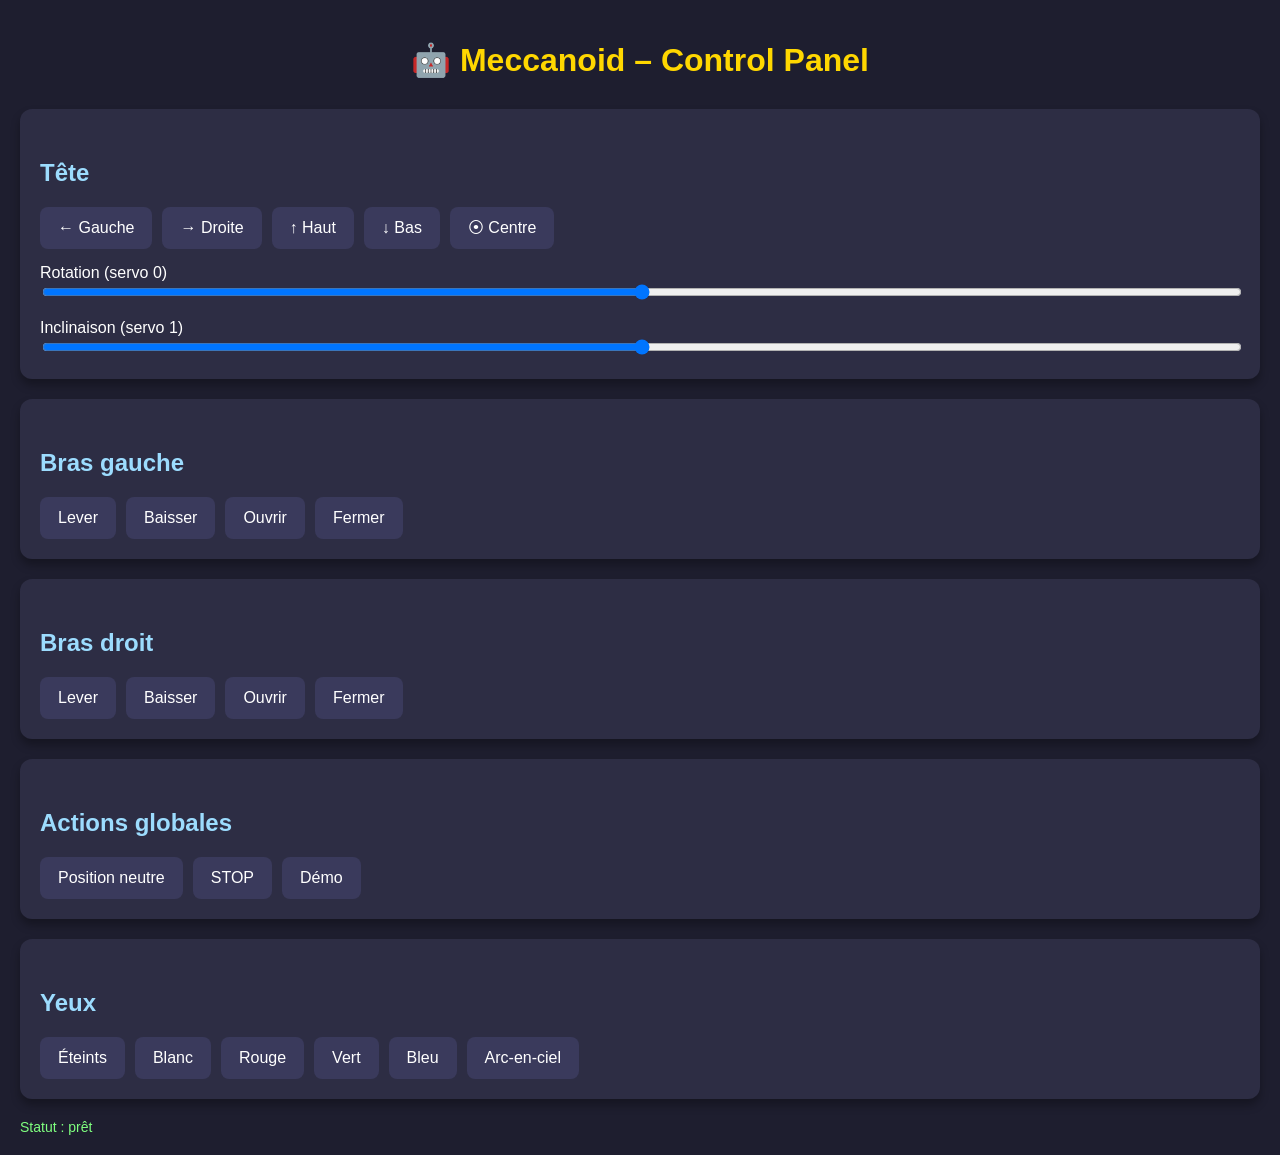
==== src/esp32/web/index.html @ 447ad84f "[Refactor:arduino] Remove legacy Meccanoid library, examples, and outdated code; restructure project" ====
<!DOCTYPE html>
<html lang="fr">
<head>
    <meta charset="UTF-8">
    <title>Meccanoid Control Panel</title>

    <style>
        body {
            background-color: #1e1e2f;
            color: #ffffff;
            font-family: Arial, sans-serif;
            margin: 0;
            padding: 20px;
        }

        h1 {
            text-align: center;
            color: #ffd700;
            margin-bottom: 30px;
        }

        h2 {
            margin-top: 30px;
            color: #9cdcfe;
        }

        .section {
            background-color: #2d2d44;
            padding: 20px;
            border-radius: 12px;
            margin-bottom: 20px;
            box-shadow: 0 6px 10px rgba(0,0,0,0.3);
        }

        .buttons {
            display: flex;
            flex-wrap: wrap;
            gap: 10px;
            margin-top: 10px;
        }

        button {
            background-color: #3a3a5c;
            color: white;
            border: none;
            padding: 12px 18px;
            border-radius: 8px;
            font-size: 16px;
            cursor: pointer;
            transition: transform 0.2s, background-color 0.2s;
        }

        button:hover {
            background-color: #505080;
            transform: scale(1.05);
        }

        input[type="range"] {
            width: 100%;
        }

        .slider-group {
            margin-top: 15px;
        }

        .status {
            margin-top: 20px;
            font-size: 14px;
            color: #7fff7f;
        }
    </style>
</head>

<body>

<h1>🤖 Meccanoid – Control Panel</h1>

<!-- TÊTE -->
<div class="section">
    <h2>Tête</h2>

    <div class="buttons">
        <button onclick="sendCmd('/head/left')">← Gauche</button>
        <button onclick="sendCmd('/head/right')">→ Droite</button>
        <button onclick="sendCmd('/head/up')">↑ Haut</button>
        <button onclick="sendCmd('/head/down')">↓ Bas</button>
        <button onclick="sendCmd('/head/center')">⦿ Centre</button>
    </div>

    <div class="slider-group">
        <label>Rotation (servo 0)</label>
        <input type="range" min="10" max="170" value="90"
               oninput="sendSlider('/head/servo/0', this.value)">
    </div>

    <div class="slider-group">
        <label>Inclinaison (servo 1)</label>
        <input type="range" min="45" max="135" value="90"
               oninput="sendSlider('/head/servo/1', this.value)">
    </div>
</div>

<!-- BRAS GAUCHE -->
<div class="section">
    <h2>Bras gauche</h2>

    <div class="buttons">
        <button onclick="sendCmd('/left/up')">Lever</button>
        <button onclick="sendCmd('/left/down')">Baisser</button>
        <button onclick="sendCmd('/left/open')">Ouvrir</button>
        <button onclick="sendCmd('/left/close')">Fermer</button>
    </div>
</div>

<!-- BRAS DROIT -->
<div class="section">
    <h2>Bras droit</h2>

    <div class="buttons">
        <button onclick="sendCmd('/right/up')">Lever</button>
        <button onclick="sendCmd('/right/down')">Baisser</button>
        <button onclick="sendCmd('/right/open')">Ouvrir</button>
        <button onclick="sendCmd('/right/close')">Fermer</button>
    </div>
</div>

<!-- ACTIONS GLOBALES -->
<div class="section">
    <h2>Actions globales</h2>

    <div class="buttons">
        <button onclick="sendCmd('/robot/home')">Position neutre</button>
        <button onclick="sendCmd('/robot/stop')">STOP</button>
        <button onclick="sendCmd('/robot/demo')">Démo</button>
    </div>
</div>

<!-- YEUX -->
<div class="section">
    <h2>Yeux</h2>

    <div class="buttons">
        <button onclick="sendCmd('/eyes/off')">Éteints</button>
        <button onclick="sendCmd('/eyes/white')">Blanc</button>
        <button onclick="sendCmd('/eyes/red')">Rouge</button>
        <button onclick="sendCmd('/eyes/green')">Vert</button>
        <button onclick="sendCmd('/eyes/blue')">Bleu</button>
        <button onclick="sendCmd('/eyes/rainbow')">Arc-en-ciel</button>
    </div>
</div>


<div class="status" id="status">
    Statut : prêt
</div>

<script>
    function sendCmd(url) {
        fetch(url)
            .then(() => updateStatus("Commande envoyée : " + url))
            .catch(() => updateStatus("Erreur ESP32"));
    }

    function sendSlider(baseUrl, value) {
        fetch(baseUrl + "/" + value)
            .then(() => updateStatus(baseUrl + " → " + value))
            .catch(() => updateStatus("Erreur slider"));
    }

    function updateStatus(text) {
        document.getElementById("status").innerText = "Statut : " + text;
    }
</script>

</body>
</html>
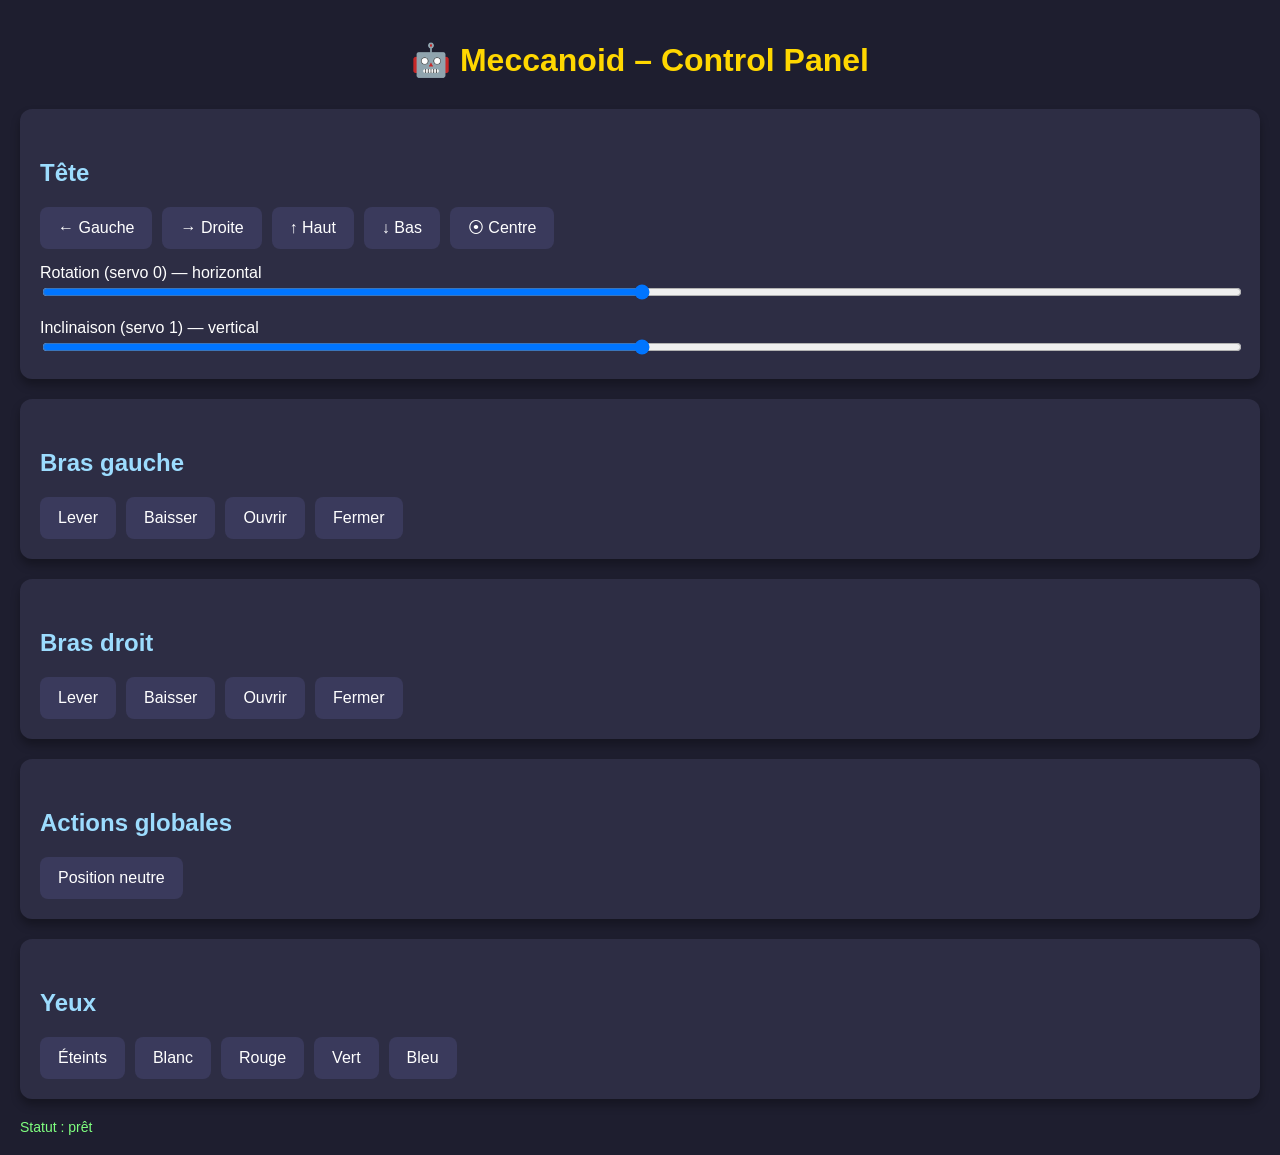
==== commit 471db281: "[Feat:arduino] Extend robot capabilities with eye control and improve command structure (CORRECTION " ====
--- a/src/esp32/web/index.html
+++ b/src/esp32/web/index.html
@@ -75,77 +75,93 @@
 
 <h1>🤖 Meccanoid – Control Panel</h1>
 
-<!-- TÊTE -->
+<!-- TÊTE
+     Protocole : "head <servoIndex> <angle>"
+     Servo 0 → rotation horizontale [10°, 170°]
+     Servo 1 → inclinaison verticale [45°, 135°]
+-->
 <div class="section">
     <h2>Tête</h2>
 
     <div class="buttons">
-        <button onclick="sendCmd('/head/left')">← Gauche</button>
-        <button onclick="sendCmd('/head/right')">→ Droite</button>
-        <button onclick="sendCmd('/head/up')">↑ Haut</button>
-        <button onclick="sendCmd('/head/down')">↓ Bas</button>
-        <button onclick="sendCmd('/head/center')">⦿ Centre</button>
+        <button onclick="sendCmd('head 0 60')">← Gauche</button>
+        <button onclick="sendCmd('head 0 120')">→ Droite</button>
+        <button onclick="sendCmd('head 1 60')">↑ Haut</button>
+        <button onclick="sendCmd('head 1 120')">↓ Bas</button>
+        <button onclick="sendCmd('head 0 90'); sendCmd('head 1 90')">⦿ Centre</button>
     </div>
 
     <div class="slider-group">
-        <label>Rotation (servo 0)</label>
+        <label>Rotation (servo 0) — horizontal</label>
         <input type="range" min="10" max="170" value="90"
-               oninput="sendSlider('/head/servo/0', this.value)">
+               oninput="sendCmd('head 0 ' + this.value)">
     </div>
 
     <div class="slider-group">
-        <label>Inclinaison (servo 1)</label>
+        <label>Inclinaison (servo 1) — vertical</label>
         <input type="range" min="45" max="135" value="90"
-               oninput="sendSlider('/head/servo/1', this.value)">
-    </div>
-</div>
-
-<!-- BRAS GAUCHE -->
+               oninput="sendCmd('head 1 ' + this.value)">
+    </div>
+</div>
+
+<!-- BRAS GAUCHE
+     Protocole : "left <servoIndex> <angle>"
+     Servo 0 → épaule [10°, 170°]
+     Servo 1 → coude  [10°, 180°]
+     Servo 2 → pince  [0°,  90°]
+-->
 <div class="section">
     <h2>Bras gauche</h2>
 
     <div class="buttons">
-        <button onclick="sendCmd('/left/up')">Lever</button>
-        <button onclick="sendCmd('/left/down')">Baisser</button>
-        <button onclick="sendCmd('/left/open')">Ouvrir</button>
-        <button onclick="sendCmd('/left/close')">Fermer</button>
-    </div>
-</div>
-
-<!-- BRAS DROIT -->
+        <button onclick="sendCmd('left 0 150')">Lever</button>
+        <button onclick="sendCmd('left 0 30')">Baisser</button>
+        <button onclick="sendCmd('left 2 0')">Ouvrir</button>
+        <button onclick="sendCmd('left 2 90')">Fermer</button>
+    </div>
+</div>
+
+<!-- BRAS DROIT
+     Protocole : "right <servoIndex> <angle>"
+     Servo 0 → épaule [10°, 170°]
+     Servo 1 → coude  [10°, 180°]
+     Servo 2 → pince  [90°, 180°] (symétrique du gauche)
+-->
 <div class="section">
     <h2>Bras droit</h2>
 
     <div class="buttons">
-        <button onclick="sendCmd('/right/up')">Lever</button>
-        <button onclick="sendCmd('/right/down')">Baisser</button>
-        <button onclick="sendCmd('/right/open')">Ouvrir</button>
-        <button onclick="sendCmd('/right/close')">Fermer</button>
-    </div>
-</div>
-
-<!-- ACTIONS GLOBALES -->
+        <button onclick="sendCmd('right 0 150')">Lever</button>
+        <button onclick="sendCmd('right 0 30')">Baisser</button>
+        <button onclick="sendCmd('right 2 180')">Ouvrir</button>
+        <button onclick="sendCmd('right 2 90')">Fermer</button>
+    </div>
+</div>
+
+<!-- ACTIONS GLOBALES
+     Remet tous les membres en position neutre (90°).
+-->
 <div class="section">
     <h2>Actions globales</h2>
 
     <div class="buttons">
-        <button onclick="sendCmd('/robot/home')">Position neutre</button>
-        <button onclick="sendCmd('/robot/stop')">STOP</button>
-        <button onclick="sendCmd('/robot/demo')">Démo</button>
-    </div>
-</div>
-
-<!-- YEUX -->
+        <button onclick="resetAll()">Position neutre</button>
+    </div>
+</div>
+
+<!-- YEUX
+     Protocole : "eyes <action>"
+     Actions disponibles : off, white, red, green, blue
+-->
 <div class="section">
     <h2>Yeux</h2>
 
     <div class="buttons">
-        <button onclick="sendCmd('/eyes/off')">Éteints</button>
-        <button onclick="sendCmd('/eyes/white')">Blanc</button>
-        <button onclick="sendCmd('/eyes/red')">Rouge</button>
-        <button onclick="sendCmd('/eyes/green')">Vert</button>
-        <button onclick="sendCmd('/eyes/blue')">Bleu</button>
-        <button onclick="sendCmd('/eyes/rainbow')">Arc-en-ciel</button>
+        <button onclick="sendCmd('eyes off')">Éteints</button>
+        <button onclick="sendCmd('eyes white')">Blanc</button>
+        <button onclick="sendCmd('eyes red')">Rouge</button>
+        <button onclick="sendCmd('eyes green')">Vert</button>
+        <button onclick="sendCmd('eyes blue')">Bleu</button>
     </div>
 </div>
 
@@ -155,22 +171,37 @@
 </div>
 
 <script>
-    function sendCmd(url) {
-        fetch(url)
-            .then(() => updateStatus("Commande envoyée : " + url))
-            .catch(() => updateStatus("Erreur ESP32"));
+    /**
+     * Envoie une commande au firmware ESP32 via la route /cmd?value=...
+     * Le firmware transmet ensuite la valeur à l'Arduino via Serial.
+     *
+     * @param {string} value - Commande texte (ex: "head 0 90", "eyes red")
+     */
+    function sendCmd(value) {
+        fetch('/cmd?value=' + encodeURIComponent(value))
+            .then(() => updateStatus("Commande envoyée : " + value))
+            .catch(() => updateStatus("Erreur : ESP32 injoignable"));
     }
 
-    function sendSlider(baseUrl, value) {
-        fetch(baseUrl + "/" + value)
-            .then(() => updateStatus(baseUrl + " → " + value))
-            .catch(() => updateStatus("Erreur slider"));
+    /**
+     * Remet tous les membres en position neutre.
+     * Envoie une commande par servo pour garantir l'ordre d'exécution.
+     */
+    function resetAll() {
+        ['head 0 90', 'head 1 90',
+            'left 0 90', 'left 1 90', 'left 2 45',
+            'right 0 90', 'right 1 90', 'right 2 135'
+        ].forEach(cmd => sendCmd(cmd));
     }
 
+    /**
+     * Met à jour la barre de statut visible en bas de page.
+     * @param {string} text - Message à afficher.
+     */
     function updateStatus(text) {
-        document.getElementById("status").innerText = "Statut : " + text;
+        document.getElementById('status').innerText = 'Statut : ' + text;
     }
 </script>
 
 </body>
-</html>
+</html>
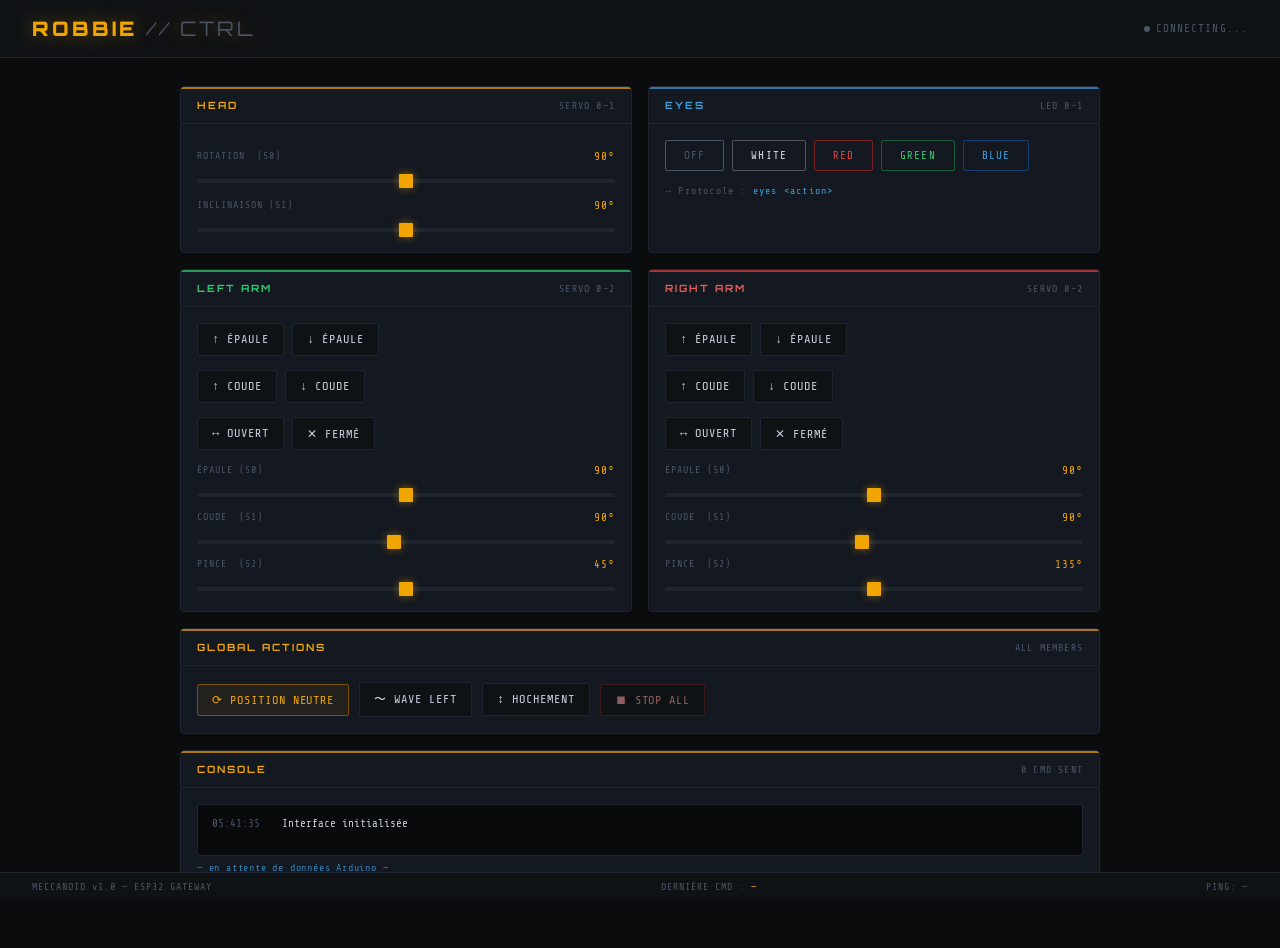
==== commit 106297c7: "[Feat:esp32] Introduce enhanced web interface, sequence support, and refined board configuration - A" ====
--- a/src/esp32/web/index.html
+++ b/src/esp32/web/index.html
@@ -2,206 +2,217 @@
 <html lang="fr">
 <head>
     <meta charset="UTF-8">
-    <title>Meccanoid Control Panel</title>
-
-    <style>
-        body {
-            background-color: #1e1e2f;
-            color: #ffffff;
-            font-family: Arial, sans-serif;
-            margin: 0;
-            padding: 20px;
-        }
-
-        h1 {
-            text-align: center;
-            color: #ffd700;
-            margin-bottom: 30px;
-        }
-
-        h2 {
-            margin-top: 30px;
-            color: #9cdcfe;
-        }
-
-        .section {
-            background-color: #2d2d44;
-            padding: 20px;
-            border-radius: 12px;
-            margin-bottom: 20px;
-            box-shadow: 0 6px 10px rgba(0,0,0,0.3);
-        }
-
-        .buttons {
-            display: flex;
-            flex-wrap: wrap;
-            gap: 10px;
-            margin-top: 10px;
-        }
-
-        button {
-            background-color: #3a3a5c;
-            color: white;
-            border: none;
-            padding: 12px 18px;
-            border-radius: 8px;
-            font-size: 16px;
-            cursor: pointer;
-            transition: transform 0.2s, background-color 0.2s;
-        }
-
-        button:hover {
-            background-color: #505080;
-            transform: scale(1.05);
-        }
-
-        input[type="range"] {
-            width: 100%;
-        }
-
-        .slider-group {
-            margin-top: 15px;
-        }
-
-        .status {
-            margin-top: 20px;
-            font-size: 14px;
-            color: #7fff7f;
-        }
-    </style>
+    <meta name="viewport" content="width=device-width, initial-scale=1.0">
+    <title>MECCANOID // CONTROL</title>
+    <link rel="preconnect" href="https://fonts.googleapis.com">
+    <link href="https://fonts.googleapis.com/css2?family=Share+Tech+Mono&family=Orbitron:wght@400;700;900&display=swap" rel="stylesheet">
+    <link rel="stylesheet" href="style.css">
 </head>
-
 <body>
 
-<h1>🤖 Meccanoid – Control Panel</h1>
-
-<!-- TÊTE
-     Protocole : "head <servoIndex> <angle>"
-     Servo 0 → rotation horizontale [10°, 170°]
-     Servo 1 → inclinaison verticale [45°, 135°]
--->
-<div class="section">
-    <h2>Tête</h2>
-
-    <div class="buttons">
-        <button onclick="sendCmd('head 0 60')">← Gauche</button>
-        <button onclick="sendCmd('head 0 120')">→ Droite</button>
-        <button onclick="sendCmd('head 1 60')">↑ Haut</button>
-        <button onclick="sendCmd('head 1 120')">↓ Bas</button>
-        <button onclick="sendCmd('head 0 90'); sendCmd('head 1 90')">⦿ Centre</button>
-    </div>
-
-    <div class="slider-group">
-        <label>Rotation (servo 0) — horizontal</label>
-        <input type="range" min="10" max="170" value="90"
-               oninput="sendCmd('head 0 ' + this.value)">
-    </div>
-
-    <div class="slider-group">
-        <label>Inclinaison (servo 1) — vertical</label>
-        <input type="range" min="45" max="135" value="90"
-               oninput="sendCmd('head 1 ' + this.value)">
-    </div>
-</div>
-
-<!-- BRAS GAUCHE
-     Protocole : "left <servoIndex> <angle>"
-     Servo 0 → épaule [10°, 170°]
-     Servo 1 → coude  [10°, 180°]
-     Servo 2 → pince  [0°,  90°]
--->
-<div class="section">
-    <h2>Bras gauche</h2>
-
-    <div class="buttons">
-        <button onclick="sendCmd('left 0 150')">Lever</button>
-        <button onclick="sendCmd('left 0 30')">Baisser</button>
-        <button onclick="sendCmd('left 2 0')">Ouvrir</button>
-        <button onclick="sendCmd('left 2 90')">Fermer</button>
-    </div>
-</div>
-
-<!-- BRAS DROIT
-     Protocole : "right <servoIndex> <angle>"
-     Servo 0 → épaule [10°, 170°]
-     Servo 1 → coude  [10°, 180°]
-     Servo 2 → pince  [90°, 180°] (symétrique du gauche)
--->
-<div class="section">
-    <h2>Bras droit</h2>
-
-    <div class="buttons">
-        <button onclick="sendCmd('right 0 150')">Lever</button>
-        <button onclick="sendCmd('right 0 30')">Baisser</button>
-        <button onclick="sendCmd('right 2 180')">Ouvrir</button>
-        <button onclick="sendCmd('right 2 90')">Fermer</button>
-    </div>
-</div>
-
-<!-- ACTIONS GLOBALES
-     Remet tous les membres en position neutre (90°).
--->
-<div class="section">
-    <h2>Actions globales</h2>
-
-    <div class="buttons">
-        <button onclick="resetAll()">Position neutre</button>
-    </div>
-</div>
-
-<!-- YEUX
-     Protocole : "eyes <action>"
-     Actions disponibles : off, white, red, green, blue
--->
-<div class="section">
-    <h2>Yeux</h2>
-
-    <div class="buttons">
-        <button onclick="sendCmd('eyes off')">Éteints</button>
-        <button onclick="sendCmd('eyes white')">Blanc</button>
-        <button onclick="sendCmd('eyes red')">Rouge</button>
-        <button onclick="sendCmd('eyes green')">Vert</button>
-        <button onclick="sendCmd('eyes blue')">Bleu</button>
-    </div>
-</div>
-
-
-<div class="status" id="status">
-    Statut : prêt
-</div>
-
-<script>
-    /**
-     * Envoie une commande au firmware ESP32 via la route /cmd?value=...
-     * Le firmware transmet ensuite la valeur à l'Arduino via Serial.
-     *
-     * @param {string} value - Commande texte (ex: "head 0 90", "eyes red")
-     */
-    function sendCmd(value) {
-        fetch('/cmd?value=' + encodeURIComponent(value))
-            .then(() => updateStatus("Commande envoyée : " + value))
-            .catch(() => updateStatus("Erreur : ESP32 injoignable"));
-    }
-
-    /**
-     * Remet tous les membres en position neutre.
-     * Envoie une commande par servo pour garantir l'ordre d'exécution.
-     */
-    function resetAll() {
-        ['head 0 90', 'head 1 90',
-            'left 0 90', 'left 1 90', 'left 2 45',
-            'right 0 90', 'right 1 90', 'right 2 135'
-        ].forEach(cmd => sendCmd(cmd));
-    }
-
-    /**
-     * Met à jour la barre de statut visible en bas de page.
-     * @param {string} text - Message à afficher.
-     */
-    function updateStatus(text) {
-        document.getElementById('status').innerText = 'Statut : ' + text;
-    }
-</script>
-
+<!-- ═══════════════════════════ HEADER ════════════════════════════ -->
+<header>
+    <div class="logo">ROBBIE <span>// CTRL</span></div>
+    <div class="header-status">
+        <div class="connection-badge">
+            <div class="dot" id="conn-dot"></div>
+            <span id="conn-label">CONNECTING...</span>
+        </div>
+    </div>
+</header>
+
+<!-- ═══════════════════════════ MAIN ══════════════════════════════ -->
+<main>
+
+    <!-- ── TÊTE ─────────────────────────────────────────────────── -->
+    <div class="panel">
+        <div class="panel-header">
+            <span class="panel-title">HEAD</span>
+            <span class="panel-label">SERVO 0–1</span>
+        </div>
+        <div class="panel-body">
+
+
+            <!-- Sliders fins -->
+            <div class="slider-group">
+                <div class="slider-label">
+                    <span>ROTATION &nbsp;(S0)</span>
+                    <span class="val" id="val-h0">90°</span>
+                </div>
+                <input type="range" min="10" max="170" value="90"
+                       oninput="document.getElementById('val-h0').textContent=this.value+'°'"
+                       onchange="cmd('head 0 '+this.value)">
+            </div>
+
+            <div class="slider-group" style="margin-top:12px;">
+                <div class="slider-label">
+                    <span>INCLINAISON (S1)</span>
+                    <span class="val" id="val-h1">90°</span>
+                </div>
+                <input type="range" min="45" max="135" value="90"
+                       oninput="document.getElementById('val-h1').textContent=this.value+'°'"
+                       onchange="cmd('head 1 '+this.value)">
+            </div>
+        </div>
+    </div>
+
+    <!-- ── YEUX ─────────────────────────────────────────────────── -->
+    <div class="panel" style="--accent: #3b9ede;">
+        <div class="panel-header">
+            <span class="panel-title" style="color:var(--blue);">EYES</span>
+            <span class="panel-label">LED 0–1</span>
+        </div>
+        <div class="panel-body">
+            <div class="btn-row">
+                <button class="eye-btn off"   onclick="setEye('off')"  >OFF</button>
+                <button class="eye-btn white" onclick="setEye('white')">WHITE</button>
+                <button class="eye-btn red"   onclick="setEye('red')"  >RED</button>
+                <button class="eye-btn green" onclick="setEye('green')">GREEN</button>
+                <button class="eye-btn blue"  onclick="setEye('blue')" >BLUE</button>
+            </div>
+            <div class="panel-label" style="font-size:10px; color:var(--text-dim);">
+                → Protocole : <span style="color:var(--blue)">eyes &lt;action&gt;</span>
+            </div>
+        </div>
+    </div>
+
+    <!-- ── BRAS GAUCHE ──────────────────────────────────────────── -->
+    <div class="panel" style="--accent: #2ecc71;">
+        <div class="panel-header">
+            <span class="panel-title" style="color:var(--green);">LEFT ARM</span>
+            <span class="panel-label">SERVO 0–2</span>
+        </div>
+        <div class="panel-body">
+            <div class="btn-row">
+                <button class="btn" onclick="cmd('left 0 150')">↑ ÉPAULE</button>
+                <button class="btn" onclick="cmd('left 0 30')">↓ ÉPAULE</button>
+            </div>
+            <div class="btn-row">
+                <button class="btn" onclick="cmd('left 1 150')">↑ COUDE</button>
+                <button class="btn" onclick="cmd('left 1 30')">↓ COUDE</button>
+            </div>
+            <div class="btn-row">
+                <button class="btn" onclick="cmd('left 2 0')">↔ OUVERT</button>
+                <button class="btn" onclick="cmd('left 2 90')">✕ FERMÉ</button>
+            </div>
+
+            <div class="slider-group">
+                <div class="slider-label">
+                    <span>ÉPAULE (S0)</span>
+                    <span class="val" id="val-l0">90°</span>
+                </div>
+                <input type="range" min="10" max="170" value="90"
+                       oninput="document.getElementById('val-l0').textContent=this.value+'°'"
+                       onchange="cmd('left 0 '+this.value)">
+            </div>
+            <div class="slider-group" style="margin-top:10px;">
+                <div class="slider-label">
+                    <span>COUDE &nbsp;(S1)</span>
+                    <span class="val" id="val-l1">90°</span>
+                </div>
+                <input type="range" min="10" max="180" value="90"
+                       oninput="document.getElementById('val-l1').textContent=this.value+'°'"
+                       onchange="cmd('left 1 '+this.value)">
+            </div>
+            <div class="slider-group" style="margin-top:10px;">
+                <div class="slider-label">
+                    <span>PINCE &nbsp;(S2)</span>
+                    <span class="val" id="val-l2">45°</span>
+                </div>
+                <input type="range" min="0" max="90" value="45"
+                       oninput="document.getElementById('val-l2').textContent=this.value+'°'"
+                       onchange="cmd('left 2 '+this.value)">
+            </div>
+        </div>
+    </div>
+
+    <!-- ── BRAS DROIT ────────────────────────────────────────────── -->
+    <div class="panel" style="--accent: #e04040;">
+        <div class="panel-header">
+            <span class="panel-title" style="color:#e06060;">RIGHT ARM</span>
+            <span class="panel-label">SERVO 0–2</span>
+        </div>
+        <div class="panel-body">
+            <div class="btn-row">
+                <button class="btn" onclick="cmd('right 0 150')">↑ ÉPAULE</button>
+                <button class="btn" onclick="cmd('right 0 30')">↓ ÉPAULE</button>
+            </div>
+            <div class="btn-row">
+                <button class="btn" onclick="cmd('right 1 150')">↑ COUDE</button>
+                <button class="btn" onclick="cmd('right 1 30')">↓ COUDE</button>
+            </div>
+            <div class="btn-row">
+                <button class="btn" onclick="cmd('right 2 180')">↔ OUVERT</button>
+                <button class="btn" onclick="cmd('right 2 90')">✕ FERMÉ</button>
+            </div>
+
+            <div class="slider-group">
+                <div class="slider-label">
+                    <span>ÉPAULE (S0)</span>
+                    <span class="val" id="val-r0">90°</span>
+                </div>
+                <input type="range" min="10" max="170" value="90"
+                       oninput="document.getElementById('val-r0').textContent=this.value+'°'"
+                       onchange="cmd('right 0 '+this.value)">
+            </div>
+            <div class="slider-group" style="margin-top:10px;">
+                <div class="slider-label">
+                    <span>COUDE &nbsp;(S1)</span>
+                    <span class="val" id="val-r1">90°</span>
+                </div>
+                <input type="range" min="10" max="180" value="90"
+                       oninput="document.getElementById('val-r1').textContent=this.value+'°'"
+                       onchange="cmd('right 1 '+this.value)">
+            </div>
+            <div class="slider-group" style="margin-top:10px;">
+                <div class="slider-label">
+                    <span>PINCE &nbsp;(S2)</span>
+                    <span class="val" id="val-r2">135°</span>
+                </div>
+                <input type="range" min="90" max="180" value="135"
+                       oninput="document.getElementById('val-r2').textContent=this.value+'°'"
+                       onchange="cmd('right 2 '+this.value)">
+            </div>
+        </div>
+    </div>
+
+    <!-- ── ACTIONS GLOBALES ──────────────────────────────────────── -->
+    <div class="panel full-width">
+        <div class="panel-header">
+            <span class="panel-title">GLOBAL ACTIONS</span>
+            <span class="panel-label">ALL MEMBERS</span>
+        </div>
+        <div class="panel-body" style="display:flex; flex-wrap:wrap; gap:10px; align-items:center;">
+            <button class="btn primary" onclick="resetAll()">⟳ POSITION NEUTRE</button>
+            <button class="btn" onclick="waveSequence()">〜 WAVE LEFT</button>
+            <button class="btn" onclick="nodSequence()">↕ HOCHEMENT</button>
+            <button class="btn danger" onclick="eyesOff(); resetAll()">⏹ STOP ALL</button>
+        </div>
+    </div>
+
+    <!-- ── CONSOLE ───────────────────────────────────────────────── -->
+    <div class="panel full-width">
+        <div class="panel-header">
+            <span class="panel-title">CONSOLE</span>
+            <span class="panel-label" id="cmd-count">0 CMD SENT</span>
+        </div>
+        <div class="panel-body" style="padding-bottom:12px;">
+            <div class="console" id="console-log"></div>
+            <div class="ard-data" id="ard-data">— en attente de données Arduino —</div>
+        </div>
+    </div>
+
+</main>
+
+<!-- ═══════════════════════════ FOOTER ════════════════════════════ -->
+<footer>
+    <span>MECCANOID v1.0 — ESP32 GATEWAY</span>
+    <span>DERNIÈRE CMD : <span class="last-cmd" id="footer-cmd">—</span></span>
+    <span id="footer-ping">PING: —</span>
+</footer>
+
+<!-- ═══════════════════════════ SCRIPT ════════════════════════════ -->
+<script src="commandBuilder.js"></script>
+<script src="statusPoller.js"></script>
 </body>
 </html>
--- a/src/esp32/web/style.css
+++ b/src/esp32/web/style.css
@@ -0,0 +1,364 @@
+/* ── Variables ─────────────────────────────────────────────── */
+:root {
+    --bg:       #0a0c0e;
+    --bg-panel: #0f1215;
+    --bg-card:  #141820;
+    --border:   #1e2530;
+    --amber:    #f0a500;
+    --amber-dim:#7a5200;
+    --red:      #e04040;
+    --green:    #2ecc71;
+    --blue:     #3b9ede;
+    --text:     #c8d0dc;
+    --text-dim: #4a5568;
+    --mono:     'Share Tech Mono', monospace;
+    --display:  'Orbitron', monospace;
+}
+
+/* ── Reset ──────────────────────────────────────────────────── */
+*, *::before, *::after { box-sizing: border-box; margin: 0; padding: 0; }
+
+body {
+    font-family: var(--mono);
+    background: var(--bg);
+    color: var(--text);
+    min-height: 100vh;
+    overflow-x: hidden;
+}
+
+/* ── Scanline overlay ───────────────────────────────────────── */
+body::before {
+    content: '';
+    position: fixed;
+    inset: 0;
+    pointer-events: none;
+    z-index: 1000;
+}
+
+/* ── Header ─────────────────────────────────────────────────── */
+header {
+    border-bottom: 1px solid var(--border);
+    padding: 16px 32px;
+    display: flex;
+    align-items: center;
+    justify-content: space-between;
+    background: var(--bg-panel);
+    position: sticky;
+    top: 0;
+    z-index: 100;
+}
+
+.logo {
+    font-family: var(--display);
+    font-size: 20px;
+    font-weight: 900;
+    letter-spacing: 0.15em;
+    color: var(--amber);
+    text-shadow: 0 0 20px rgba(240,165,0,0.4);
+}
+
+.logo span {
+    color: var(--text-dim);
+    font-weight: 400;
+}
+
+.header-status {
+    display: flex;
+    align-items: center;
+    gap: 20px;
+    font-size: 11px;
+    letter-spacing: 0.1em;
+    color: var(--text-dim);
+}
+
+.connection-badge {
+    display: flex;
+    align-items: center;
+    gap: 6px;
+}
+
+.dot {
+    width: 6px;
+    height: 6px;
+    border-radius: 50%;
+    background: var(--text-dim);
+    transition: background 0.3s;
+}
+
+.dot.online  { background: var(--green); box-shadow: 0 0 6px var(--green); animation: pulse 2s infinite; }
+.dot.offline { background: var(--red);   box-shadow: 0 0 6px var(--red); }
+
+@keyframes pulse {
+    0%, 100% { opacity: 1; }
+    50%       { opacity: 0.4; }
+}
+
+/* ── Main layout ─────────────────────────────────────────────── */
+main {
+    max-width: 960px;
+    margin: 0 auto;
+    padding: 28px 20px 60px;
+    display: grid;
+    grid-template-columns: 1fr 1fr;
+    gap: 16px;
+}
+
+.full-width { grid-column: 1 / -1; }
+
+/* ── Panel card ──────────────────────────────────────────────── */
+.panel {
+    background: var(--bg-card);
+    border: 1px solid var(--border);
+    border-radius: 4px;
+    overflow: hidden;
+    position: relative;
+}
+
+/* accent bar top */
+.panel::before {
+    content: '';
+    position: absolute;
+    top: 0; left: 0; right: 0;
+    height: 2px;
+    background: var(--accent, var(--amber));
+    opacity: 0.7;
+}
+
+.panel-header {
+    padding: 12px 16px;
+    border-bottom: 1px solid var(--border);
+    display: flex;
+    align-items: center;
+    justify-content: space-between;
+}
+
+.panel-title {
+    font-family: var(--display);
+    font-size: 10px;
+    font-weight: 700;
+    letter-spacing: 0.2em;
+    color: var(--amber);
+    text-transform: uppercase;
+}
+
+.panel-label {
+    font-size: 10px;
+    letter-spacing: 0.12em;
+    color: var(--text-dim);
+}
+
+.panel-body {
+    padding: 16px;
+}
+
+/* ── Buttons ─────────────────────────────────────────────────── */
+.btn-row {
+    display: flex;
+    flex-wrap: wrap;
+    gap: 8px;
+    margin-bottom: 14px;
+}
+
+.btn {
+    font-family: var(--mono);
+    font-size: 12px;
+    letter-spacing: 0.08em;
+    padding: 8px 14px;
+    border: 1px solid var(--border);
+    border-radius: 2px;
+    background: var(--bg-panel);
+    color: var(--text);
+    cursor: pointer;
+    transition: border-color 0.15s, color 0.15s, background 0.15s, box-shadow 0.15s;
+    position: relative;
+    overflow: hidden;
+}
+
+.btn::after {
+    content: '';
+    position: absolute;
+    inset: 0;
+    background: var(--amber);
+    opacity: 0;
+    transition: opacity 0.1s;
+}
+
+.btn:active::after { opacity: 0.08; }
+
+.btn:hover {
+    border-color: var(--amber-dim);
+    color: var(--amber);
+    box-shadow: 0 0 10px rgba(240,165,0,0.1);
+}
+
+.btn.primary {
+    border-color: var(--amber-dim);
+    color: var(--amber);
+    background: rgba(240,165,0,0.06);
+}
+
+.btn.primary:hover {
+    background: rgba(240,165,0,0.14);
+    box-shadow: 0 0 16px rgba(240,165,0,0.2);
+}
+
+.btn.danger {
+    border-color: #3a1a1a;
+    color: #906060;
+}
+
+.btn.danger:hover {
+    border-color: var(--red);
+    color: var(--red);
+    box-shadow: 0 0 10px rgba(224,64,64,0.15);
+}
+
+/* ── LED colour buttons ──────────────────────────────────────── */
+.eye-btn {
+    font-family: var(--mono);
+    font-size: 11px;
+    letter-spacing: 0.1em;
+    padding: 8px 18px;
+    border: 1px solid;
+    border-radius: 2px;
+    cursor: pointer;
+    transition: all 0.15s;
+    background: transparent;
+}
+
+.eye-btn.off    { border-color: var(--text-dim); color: var(--text-dim); }
+.eye-btn.white  { border-color: #555; color: #ddd; }
+.eye-btn.red    { border-color: #7a2020; color: #e04040; }
+.eye-btn.green  { border-color: #1a5c35; color: #2ecc71; }
+.eye-btn.blue   { border-color: #1a3d6e; color: #3b9ede; }
+
+.eye-btn:hover {
+    filter: brightness(1.3);
+    box-shadow: 0 0 12px currentColor;
+}
+
+.eye-btn.active { filter: brightness(1.4); box-shadow: 0 0 20px currentColor; }
+
+/* ── Sliders ─────────────────────────────────────────────────── */
+.slider-group {
+    margin-top: 10px;
+}
+
+.slider-label {
+    display: flex;
+    justify-content: space-between;
+    font-size: 10px;
+    letter-spacing: 0.1em;
+    color: var(--text-dim);
+    margin-bottom: 6px;
+}
+
+.slider-label .val {
+    color: var(--amber);
+    font-size: 11px;
+}
+
+input[type="range"] {
+    width: 100%;
+    height: 4px;
+    -webkit-appearance: none;
+    appearance: none;
+    background: var(--border);
+    border-radius: 2px;
+    outline: none;
+}
+
+input[type="range"]::-webkit-slider-thumb {
+    -webkit-appearance: none;
+    appearance: none;
+    width: 14px;
+    height: 14px;
+    border-radius: 1px;
+    background: var(--amber);
+    cursor: pointer;
+    box-shadow: 0 0 8px rgba(240,165,0,0.5);
+    border: none;
+}
+
+/* ── Status console ──────────────────────────────────────────── */
+.console {
+    background: #080a0c;
+    border: 1px solid var(--border);
+    border-radius: 2px;
+    padding: 12px 14px;
+    font-size: 11px;
+    color: var(--text-dim);
+    min-height: 52px;
+    max-height: 120px;
+    overflow-y: auto;
+    display: flex;
+    flex-direction: column;
+    gap: 3px;
+}
+
+.console-line {
+    display: flex;
+    gap: 10px;
+    animation: fadein 0.2s ease;
+}
+
+@keyframes fadein { from { opacity: 0; transform: translateY(4px); } to { opacity: 1; transform: none; } }
+
+.console-line .ts  { color: var(--text-dim); min-width: 60px; }
+.console-line .msg { color: var(--text); }
+.console-line .msg.ok  { color: var(--green); }
+.console-line .msg.err { color: var(--red); }
+.console-line .msg.ard { color: var(--blue); }
+
+/* ── Arduino data banner ─────────────────────────────────────── */
+.ard-data {
+    font-size: 10px;
+    letter-spacing: 0.08em;
+    color: var(--blue);
+    min-height: 16px;
+    margin-top: 6px;
+    opacity: 0.8;
+}
+
+/* ── Dpad ────────────────────────────────────────────────────── */
+.dpad {
+    display: grid;
+    grid-template-columns: repeat(3, 40px);
+    grid-template-rows: repeat(3, 40px);
+    gap: 4px;
+    margin-bottom: 14px;
+}
+
+.dpad .btn { padding: 0; display: flex; align-items: center; justify-content: center; font-size: 16px; }
+.dpad .center { background: rgba(240,165,0,0.05); border-color: var(--amber-dim); font-size: 10px; color: var(--amber-dim); letter-spacing: 0.05em; }
+
+/* ── Grid helpers for dpad positions ─────────────────────────── */
+.dpad .up    { grid-column: 2; grid-row: 1; }
+.dpad .left  { grid-column: 1; grid-row: 2; }
+.dpad .center{ grid-column: 2; grid-row: 2; }
+.dpad .right { grid-column: 3; grid-row: 2; }
+.dpad .down  { grid-column: 2; grid-row: 3; }
+
+/* ── Footer ──────────────────────────────────────────────────── */
+footer {
+    position: fixed;
+    bottom: 0; left: 0; right: 0;
+    padding: 8px 32px;
+    background: var(--bg-panel);
+    border-top: 1px solid var(--border);
+    display: flex;
+    align-items: center;
+    justify-content: space-between;
+    font-size: 10px;
+    letter-spacing: 0.1em;
+    color: var(--text-dim);
+    z-index: 100;
+}
+
+.last-cmd { color: var(--amber); }
+
+/* ── Responsive ──────────────────────────────────────────────── */
+@media (max-width: 620px) {
+    main { grid-template-columns: 1fr; }
+    .full-width { grid-column: 1; }
+}
